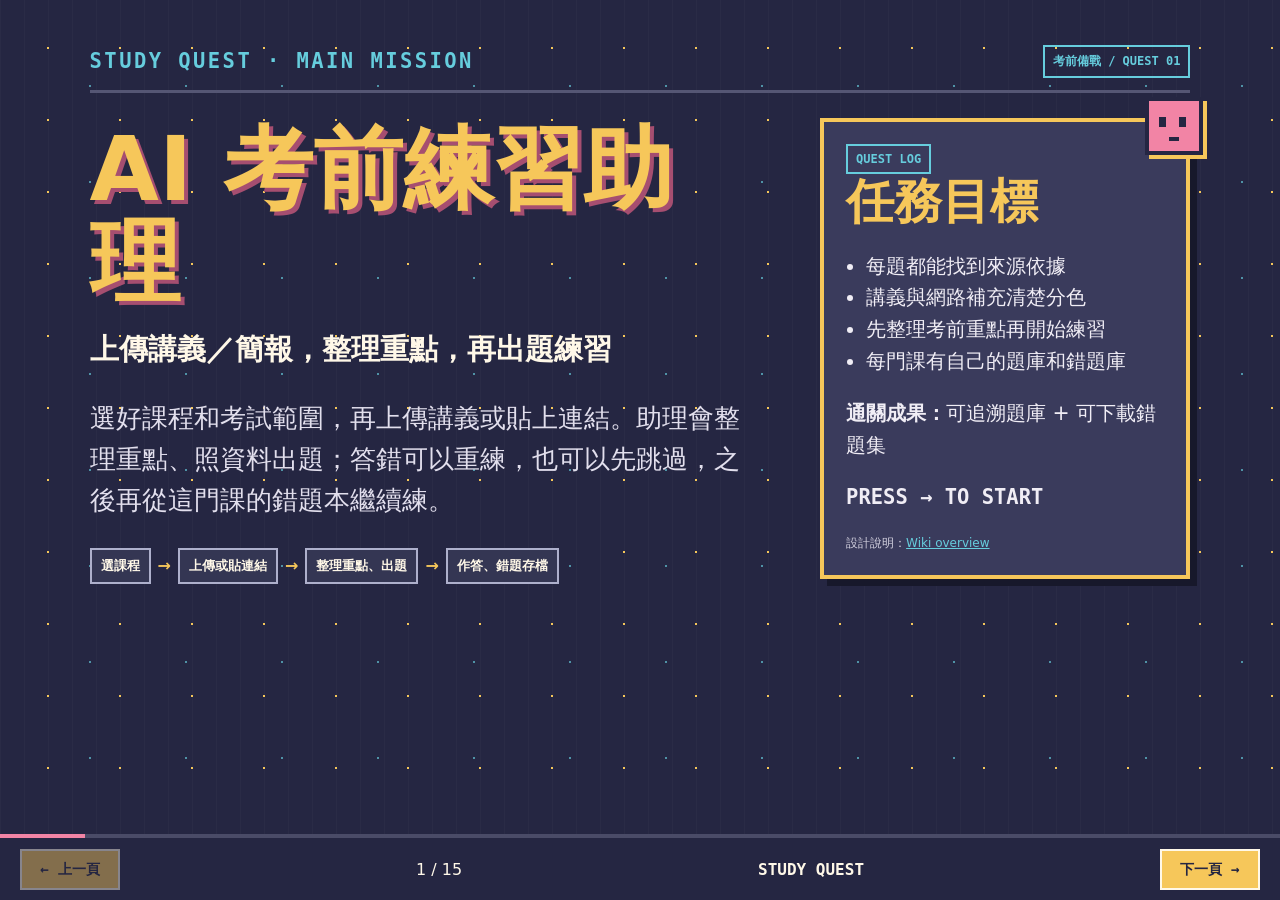
==== llm wiki第十 周2/slides/presentation.html @ 21ce471a "Add files via upload" ====
<!doctype html>
<html lang="zh-Hant">
<head>
  <meta charset="UTF-8">
  <meta name="viewport" content="width=device-width, initial-scale=1">
  <meta name="theme-color" content="#252642">
  <title>Study Quest：AI 考前練習助理</title>
  <style>
    :root {
      --night: #252642;
      --night2: #3a3b5c;
      --ink: #292a45;
      --muted: #d3d1df;
      --paper: #fff8e8;
      --paper2: #f2e7cb;
      --pink: #f284a5;
      --cyan: #66cddd;
      --gold: #f6c75a;
      --green: #63bd8b;
      --red: #df7180;
      --border: 3px solid var(--gold);
    }

    * { box-sizing: border-box; }

    body {
      margin: 0;
      overflow: hidden;
      background: var(--night);
      color: var(--paper);
      font-family: system-ui, "Segoe UI", sans-serif;
    }

    .deck { height: calc(100dvh - 66px); }
    .slide {
      display: none;
      position: relative;
      width: 100%;
      height: 100%;
      overflow-y: auto;
      padding: clamp(24px, 5vh, 58px) clamp(24px, 7vw, 96px);
      color: var(--paper);
      background-color: var(--night);
      background-image: radial-gradient(var(--gold) 1.5px, transparent 1.5px),
        radial-gradient(rgba(102, 205, 221, .65) 1px, transparent 1px),
        linear-gradient(90deg, rgba(255,255,255,.025) 1px, transparent 1px);
      background-position: 12px 12px, 42px 38px, 0 0;
      background-size: 72px 72px, 96px 96px, 24px 24px;
    }

    .slide.active { display: block; }
    .cover-slide {
      color: var(--paper);
      background-color: var(--night);
      background-image: radial-gradient(var(--gold) 1.5px, transparent 1.5px),
        radial-gradient(rgba(102, 205, 221, .65) 1px, transparent 1px),
        linear-gradient(90deg, rgba(255,255,255,.025) 1px, transparent 1px);
      background-position: 12px 12px, 42px 38px, 0 0;
      background-size: 72px 72px, 96px 96px, 24px 24px;
    }

    .problem-slide {
      color: var(--paper);
      background-color: var(--night);
      background-image: radial-gradient(var(--gold) 1.5px, transparent 1.5px),
        radial-gradient(rgba(102, 205, 221, .65) 1px, transparent 1px),
        linear-gradient(90deg, rgba(255,255,255,.025) 1px, transparent 1px);
      background-position: 12px 12px, 42px 38px, 0 0;
      background-size: 72px 72px, 96px 96px, 24px 24px;
    }

    .problem-slide .eyebrow { color: var(--cyan); }
    .problem-slide h2 { color: var(--paper); }
    .problem-slide .card {
      border-color: var(--gold);
      background: var(--night2);
      box-shadow: 7px 7px 0 #17182b;
      color: var(--paper);
    }
    .problem-slide .card h3 { color: var(--gold); font-size: 1.15rem; }
    .problem-slide .card p { color: #e2dfed; font-size: 1rem; line-height: 1.45; }
    .problem-slide .pixel-monster { box-shadow: 3px 3px 0 var(--gold); }
    .problem-slide .hint { border-left-color: var(--cyan); background: #343653; color: var(--paper); }
    .problem-slide .hint strong { color: var(--gold); }
    .problem-slide .source { color: #d3d1df; }
    .problem-slide .source a { color: var(--cyan); }

    .cover-topbar {
      display: flex;
      align-items: center;
      justify-content: space-between;
      gap: 12px;
      padding-bottom: 12px;
      border-bottom: 3px solid #555674;
    }

    .cover-topbar .eyebrow { margin: 0; color: var(--cyan); }
    .cover-layout { display: grid; grid-template-columns: 1.35fr .75fr; align-items: center; gap: clamp(20px, 5vw, 64px); min-height: 0; padding: 20px 0; }
    .cover-slide h1 { max-width: 760px; margin: 14px 0; color: #fff8e8; font-size: clamp(2.6rem, 6.7vw, 5.5rem); }
    .cover-slide .lead { color: #e2dfed; }
    .cover-title-accent { color: var(--gold); text-shadow: 4px 4px 0 #a64e70; }
    .cover-subtitle { margin: 0 0 12px; color: var(--paper); font-size: clamp(1.2rem, 2.8vw, 1.8rem) !important; font-weight: 850; }
    .quest-objective {
      position: relative;
      padding: 22px;
      border: 4px solid var(--gold);
      background: var(--night2);
      box-shadow: 7px 7px 0 #17182b;
    }

    .quest-objective h2 { margin: 10px 0; color: var(--gold); font-size: 1.45rem; }
    .quest-objective p, .quest-objective li { color: #f0edf5; font-size: 1rem; }
    .quest-objective ul { padding-left: 1.2em; }
    .quest-stamp { display: inline-block; padding: 6px 8px; border: 2px solid var(--cyan); color: var(--cyan); font: 900 .75rem ui-monospace, Consolas, monospace; }
    .pixel-mascot {
      position: absolute;
      top: -25px;
      right: -17px;
      width: 58px;
      height: 58px;
      border: 4px solid var(--night);
      background: var(--pink);
      box-shadow: 4px 4px 0 var(--gold);
    }

    .pixel-mascot::before {
      content: "";
      position: absolute;
      top: 16px;
      left: 10px;
      width: 7px;
      height: 10px;
      background: var(--night);
      box-shadow: 20px 0 var(--night);
    }

    .pixel-mascot::after {
      content: "";
      position: absolute;
      bottom: 10px;
      left: 20px;
      width: 10px;
      height: 4px;
      background: var(--night);
    }

    .cover-flow { display: flex; flex-wrap: wrap; align-items: center; gap: 7px; margin-top: 20px; }
    .cover-flow span { padding: 7px 9px; border: 2px solid #aeb0cc; background: #343653; color: #fff8e8; font: 800 .83rem ui-monospace, Consolas, monospace; }
    .cover-flow b { color: var(--gold); }
    .cover-slide .source { color: #d3d1df; }
    .cover-slide .source a { color: var(--cyan); }
    .cover-source { margin: 8px 0 0; color: #d3d1df !important; font-size: .75rem !important; }
    .cover-source a { color: var(--cyan); }
    .slide h1 { max-width: 900px; margin: 10px 0 18px; font-size: clamp(2.4rem, 7vw, 5.8rem); line-height: 1.04; }
    .slide h2 { margin: 0 0 22px; font-size: clamp(1.7rem, 4vw, 3rem); line-height: 1.15; }
    .slide h3 { margin: 8px 0; font-size: 1.08rem; }
    .slide p, .slide li { font-size: clamp(.98rem, 1.65vw, 1.28rem); line-height: 1.55; }
    .slide ul { margin: 10px 0; padding-left: 1.25em; }
    .eyebrow, .tag, .source, .pixel-code { font-family: ui-monospace, Consolas, monospace; font-weight: 850; }
    .eyebrow { margin: 0 0 10px; color: var(--cyan); font-size: .82rem; letter-spacing: .12em; }
    .lead { max-width: 850px; color: #e2dfed; font-size: clamp(1.2rem, 2.4vw, 1.65rem) !important; }
    .pink { color: #ffabc5; }
    .cyan-text { color: #84e7f2; }
    .gold-text { color: #ffe28d; }
    .green-text { color: #a7e8ba; }
    .red-text { color: #ffabb5; }

    .panel, .card, .step, .question, .mode {
      border: var(--border);
      background: var(--night2);
      box-shadow: 7px 7px 0 #17182b;
      color: var(--paper);
    }

    .panel { padding: clamp(18px, 3vw, 28px); }
    .card { min-height: 120px; padding: 18px; }
    .card p, .mode p { color: #e2dfed; }
    .mode.lecture-mode { border-color: var(--cyan); background: #2d4858; }
    .mode.web-mode { border-color: var(--gold); background: #4b4130; }
    .grid { display: grid; grid-template-columns: repeat(2, minmax(0, 1fr)); gap: 14px; }
    .grid.three { grid-template-columns: repeat(3, minmax(0, 1fr)); }
    .grid.four { grid-template-columns: repeat(4, minmax(0, 1fr)); }
    .label-row { display: flex; flex-wrap: wrap; gap: 8px; margin: 12px 0; }
    .tag { display: inline-block; padding: 6px 9px; border: 2px solid var(--ink); background: var(--paper2); color: var(--ink); font-size: .77rem; }
    .tag.lecture { background: #d7f4f6; }
    .tag.web { background: #ffe2a0; }
    .tag.correct { background: #d6f1df; }
    .tag.wrong { background: #f8d7dc; }

    .quest-path {
      display: grid;
      grid-template-columns: repeat(4, minmax(0, 1fr));
      gap: 12px;
      align-items: stretch;
      margin: 22px 0;
    }

    .quest-path .step {
      position: relative;
      padding: 16px 12px;
      background: var(--night2);
      text-align: center;
    }

    .quest-path .step:not(:last-child)::after {
      content: "➜";
      position: absolute;
      z-index: 1;
      top: 40%;
      right: -17px;
      color: var(--gold);
      font-weight: 900;
    }

    .step-num {
      display: inline-grid;
      width: 30px;
      height: 30px;
      place-items: center;
      margin-bottom: 6px;
      background: var(--gold);
      color: var(--night);
      font: 900 .8rem ui-monospace, Consolas, monospace;
    }

    .step p { margin: 6px 0 0; color: var(--muted); font-size: .94rem; }
    .question { max-width: 900px; padding: 22px; }
    .option { margin: 7px 0; padding: 9px 12px; border: 2px solid #d6ceb9; background: #fffdf6; color: var(--ink); }
    .option.answer { border-color: #3b8c63; background: #d6f1df; }
    .source { position: absolute; right: 24px; bottom: 14px; max-width: 75%; color: #d3d1df; font-size: .72rem; text-align: right; }
    .source a { color: inherit; }
    .source a:hover { color: var(--gold); }

    .map {
      display: grid;
      grid-template-columns: repeat(4, minmax(0, 1fr));
      gap: 12px;
      margin: 18px 0;
    }

    .node {
      position: relative;
      min-height: 78px;
      display: grid;
      place-items: center;
      padding: 12px;
      border: 3px solid #aeb0cc;
      background: var(--night2);
      box-shadow: 4px 4px 0 #17182b;
      color: var(--paper);
      text-align: center;
      font-weight: 800;
    }

    .map .node:not(:nth-child(4n))::after {
      content: "▶";
      position: absolute;
      z-index: 1;
      top: 50%;
      right: -14px;
      color: var(--gold);
      transform: translateY(-50%);
    }

    .map .node:nth-child(4)::after {
      content: "▼";
      top: auto;
      right: 50%;
      bottom: -19px;
      transform: translateX(50%);
    }

    .map .node:nth-child(5) { grid-column: 4; }
    .map .node:nth-child(6) { grid-column: 3; }
    .map .node:nth-child(7) { grid-column: 2; }
    .map .node:nth-child(8) { grid-column: 1; }
    .map .node:nth-child(5)::after,
    .map .node:nth-child(6)::after,
    .map .node:nth-child(7)::after {
      content: "◀";
      right: auto;
      left: -14px;
    }
    .map .node:nth-child(8)::after { content: none; }

    .node.gate { border-color: var(--gold); background: #55492f; }
    .node.human { border-color: var(--pink); background: #523547; }
    .node.end { border-color: var(--green); background: #2e4c3b; }
    .branch { margin: 8px 0; padding: 12px; border-left: 5px solid var(--pink); background: #493344; color: var(--paper); }
    .loop-band { border: 2px dashed var(--pink); background: #383148; }
    .save-slot { padding: 14px; border: 3px dashed var(--cyan); background: var(--night2); color: var(--paper); }

    .controls {
      height: 62px;
      display: flex;
      align-items: center;
      justify-content: space-between;
      gap: 12px;
      padding: 0 20px;
      background: var(--night);
      color: var(--paper);
    }

    .controls button {
      min-width: 100px;
      padding: 9px 12px;
      border: 2px solid var(--paper);
      background: var(--gold);
      color: var(--night);
      cursor: pointer;
      font: 850 .9rem ui-monospace, Consolas, monospace;
    }

    .controls button:disabled { opacity: .45; cursor: not-allowed; }
    .controls button:focus-visible { outline: 3px solid var(--cyan); outline-offset: 3px; }
    .progress { height: 4px; background: #4a4b67; }
    .progress div { height: 100%; background: var(--pink); transition: width .2s; }
    .hint { padding: 12px 14px; border-left: 5px solid var(--cyan); background: #293b52; color: var(--paper); }
    .warning { padding: 12px 14px; border-left: 5px solid var(--gold); background: #4a3e2d; color: var(--paper); }
    .pixel-monster { display: inline-block; padding: 8px 10px; border: 3px solid var(--ink); background: var(--pink); color: var(--night); font: 900 1.1rem ui-monospace, Consolas, monospace; }

    @media (max-width: 760px) {
      .slide { padding: 22px 18px 52px; }
      .cover-layout { grid-template-columns: 1fr; align-content: start; gap: 10px; padding: 12px 0 0; }
      .cover-slide h1 { margin: 4px 0 8px; font-size: clamp(2.1rem, 9vw, 3.2rem); }
      .cover-subtitle { margin-bottom: 8px; font-size: 1.1rem !important; }
      .cover-slide .lead { font-size: 1.05rem !important; line-height: 1.4; }
      .cover-flow { margin-top: 10px; }
      .quest-objective { margin: 0 8px 0 0; padding: 14px; }
      .quest-objective h2 { margin: 6px 0; font-size: 1.2rem; }
      .quest-objective p, .quest-objective li { font-size: .9rem; line-height: 1.35; }
      .quest-objective ul { margin: 6px 0; padding-left: 1.1em; }
      .quest-objective .pixel-code { margin: 8px 0 2px; }
      .pixel-mascot { width: 48px; height: 48px; }
      .grid, .grid.three, .grid.four, .quest-path, .map { grid-template-columns: 1fr; }
      .problem-slide .grid.three { grid-template-columns: repeat(3, minmax(0, 1fr)); gap: 10px; }
      .problem-slide .card { min-height: 0; padding: 12px; }
      .problem-slide .card h3 { font-size: 1rem; }
      .problem-slide .card p { font-size: .9rem; }
      .map .node:nth-child(n) { grid-column: 1; }
      .map .node:not(:last-child)::after {
        content: "▼";
        top: auto;
        right: 50%;
        bottom: -19px;
        left: auto;
        transform: translateX(50%);
      }
      .map .node:last-child::after { content: none; }
      .quest-path .step:not(:last-child)::after { content: "↓"; top: auto; right: 50%; bottom: -19px; }
      .source { position: static; max-width: none; margin-top: 20px; text-align: left; }
      .controls { padding: 0 10px; }
      .controls button { min-width: 76px; font-size: .75rem; }
    }

    @media (max-width: 640px) {
      .problem-slide .grid.three { grid-template-columns: 1fr; }
    }
  </style>
</head>
<body>
  <main class="deck" aria-live="polite">
    <section class="slide active cover-slide" aria-label="第 1 頁：AI 考前練習助理">
      <div class="cover-topbar">
        <p class="eyebrow">STUDY QUEST · MAIN MISSION</p>
        <span class="quest-stamp">考前備戰 / QUEST 01</span>
      </div>
      <div class="cover-layout">
        <div>
          <h1><span class="cover-title-accent">AI 考前練習助理</span></h1>
          <p class="cover-subtitle">上傳講義／簡報，整理重點，再出題練習</p>
          <p class="lead">選好課程和考試範圍，再上傳講義或貼上連結。助理會整理重點、照資料出題；答錯可以重練，也可以先跳過，之後再從這門課的錯題本繼續練。</p>
          <div class="cover-flow" aria-label="任務流程">
            <span>選課程</span><b>→</b><span>上傳或貼連結</span><b>→</b><span>整理重點、出題</span><b>→</b><span>作答、錯題存檔</span>
          </div>
        </div>
        <aside class="quest-objective">
          <div class="pixel-mascot" aria-hidden="true"></div>
          <span class="quest-stamp">QUEST LOG</span>
          <h2>任務目標</h2>
          <ul>
            <li>每題都能找到來源依據</li>
            <li>講義與網路補充清楚分色</li>
            <li>先整理考前重點再開始練習</li>
            <li>每門課有自己的題庫和錯題庫</li>
          </ul>
          <p><strong>通關成果：</strong>可追溯題庫 + 可下載錯題集</p>
          <p class="pixel-code">PRESS → TO START</p>
          <p class="cover-source">設計說明：<a href="../wiki/overview.md">Wiki overview</a></p>
        </aside>
      </div>
    </section>

    <section class="slide problem-slide" aria-label="第 2 頁：一般 AI 單次出題可能遇到的問題">
      <p class="eyebrow">一般 AI 單次出題 · 可能遇到的問題</p>
      <h2>只叫一般 AI 出題，可能會遇到這三件事</h2>
      <div class="grid three">
        <article class="card"><span class="pixel-monster">?</span><h3>答案有附資料來源嗎？</h3><p>如果只叫一般 AI 出題、沒有要求引用，它可能把講義以外的常識也混進答案。</p></article>
        <article class="card"><span class="pixel-monster">!</span><h3>考試範圍都有練到嗎？</h3><p>只用一句提示一次出題，題目可能集中在少數章節，漏掉其他考試單元。</p></article>
        <article class="card"><span class="pixel-monster">↺</span><h3>錯題下次還找得到嗎？</h3><p>一般聊天回答完就結束；如果沒有另外保存，答錯的題目很容易找不到。</p></article>
      </div>
      <p class="hint"><strong>和 Study Quest 的差別：</strong>以上是普通 AI 單次出題時可能遇到的風險，不是 Study Quest 的執行結果。本設計會檢查題目來源與考試範圍，並把跳過的錯題存進該課題庫。</p>
      <p class="source">設計依據：<a href="../wiki/overview.md">專案目標</a> · <a href="../wiki/article3.md">題目如何附上資料來源</a></p>
    </section>

    <section class="slide" aria-label="第 3 頁：一般 AI 與 Study Quest 的流程差異">
      <p class="eyebrow">一般 AI 和 Study Quest：差在哪裡？</p>
      <h2>一般 AI 一次出題；Study Quest 多做哪些檢查？</h2>
      <div class="grid">
        <article class="panel">
          <h3>一般聊天 AI：一次問、一次答</h3>
          <p>貼上講義，請它一次出一批題目。</p>
          <p class="red-text">除非另外要求，題目來源、考試範圍和錯題保存通常還要自己確認、整理。</p>
        </article>
        <article class="panel">
          <h3>Study Quest：一步一步檢查</h3>
          <p>先選課程與範圍，再找資料、出題、檢查；答題後可重練或保存跳過的錯題。</p>
          <p class="green-text">來源、考試範圍與錯題，都有對應的處理步驟。</p>
        </article>
      </div>
      <p class="warning">差別不是換一個更厲害的 AI，而是把查來源、檢查題目和保存錯題安排成清楚的流程。</p>
      <p class="source">參考資料：<a href="../wiki/article1.md">AI 工作流程的介紹</a>（S1）</p>
    </section>

    <section class="slide" aria-label="第 4 頁：課程專案">
      <p class="eyebrow">課程管理 · 每門課分開保存</p>
      <h2>每門課都有自己的資料夾</h2>
      <div class="grid three">
        <div class="save-slot"><span class="tag">課程 1</span><h3>資料庫系統</h3><p>講義、考試範圍、練習題和錯題都放在一起。</p></div>
        <div class="save-slot"><span class="tag">課程 2</span><h3>認知心理學</h3><p>這門課的資料不會和其他課混在一起。</p></div>
        <div class="save-slot"><span class="tag">新增課程</span><h3>建立另一門課</h3><p>可以取名字、選擇課程，或刪除不需要的課程。</p></div>
      </div>
      <p>可以用全部資料練習，也可以只選幾個單元。考前重點、練習題和錯題都能下載成 PDF。</p>
      <p class="source">課程資料怎麼分開保存：<a href="../wiki/workflow.md">查看課程資料的整理方式</a></p>
    </section>

    <section class="slide" aria-label="第 5 頁：兩種資料模式">
      <p class="eyebrow">資料來源 · 選擇怎麼出題</p>
      <h2>只看課程資料，或再加上網路資料</h2>
      <div class="grid">
        <article class="mode lecture-mode" style="padding:20px">
          <span class="tag lecture">藍色 · 只用課程資料</span>
          <h3>只根據這門課的講義或簡報</h3>
          <ul><li>可以上傳檔案，或貼上能讀取的連結。</li><li>標出資料名稱、章節或頁碼。</li><li>資料沒提到的事，就直接說找不到答案。</li></ul>
        </article>
        <article class="mode web-mode" style="padding:20px">
          <span class="tag web">黃色 · 加上網路資料</span>
          <h3>用可信的網路資料補充說明</h3>
          <ul><li>優先找學校、政府或專業機構資料。</li><li>網路內容用黃色標出，不和講義混在一起。</li><li>附上資料名稱和連結，方便自己確認。</li></ul>
        </article>
      </div>
      <p class="source">資料來源怎麼選：<a href="../wiki/overview.md">課程資料的使用方式</a> · <a href="../wiki/article3.md">如何讓題目有根據</a></p>
    </section>

    <section class="slide" aria-label="第 6 頁：考前重點整理">
      <p class="eyebrow">考前重點 · 先看懂再練習</p>
      <h2>不只出題，也能先把資料整理成考前重點</h2>
      <p class="lead">把長講義拆成幾個好讀的重點，先掌握每章在說什麼，再開始練習。</p>
      <div class="grid three">
        <article class="card"><span class="tag">整理方式 1</span><h3>按章節整理</h3><p>先看每一章在講什麼，知道整份資料的重點在哪裡。</p></article>
        <article class="card"><span class="tag">整理方式 2</span><h3>抓出重要內容</h3><p>整理關鍵名詞、重要步驟、概念差異和容易搞混的地方。</p></article>
        <article class="card"><span class="tag">整理方式 3</span><h3>附上資料位置</h3><p>每個重點都標出章節或頁碼，需要時能回到原文確認。</p></article>
      </div>
      <div class="panel">
        <div class="label-row"><span class="tag">重點整理範例</span><span class="tag web">ReAct 研究</span></div>
        <p><strong>一句話記住：</strong>AI 先想下一步，再採取行動，並根據結果繼續思考。</p>
        <p><strong>簡單流程：</strong>想下一步 → 查資料或操作 → 看結果 → 再決定。</p>
        <p class="gold-text"><strong>容易誤會的地方：</strong>有資料來源，不代表答案一定正確；還是要回頭核對。</p>
      </div>
      <p class="source">範例資料：<a href="../wiki/article2.md">ReAct 研究介紹</a></p>
    </section>

    <section class="slide" aria-label="第 7 頁：資料卡">
      <p class="eyebrow">資料卡 · 出題前先看來源</p>
      <h2>先確認資料，再把題目放進題庫</h2>
      <div class="panel">
        <div class="label-row"><span class="tag web">網路資料</span><span class="tag">來源卡 S2-E1</span></div>
        <p><strong>資料來源：</strong>Yao 等人的 ReAct 研究摘要</p>
        <p><strong>這份資料提到：</strong>AI 會在「想下一步」和「採取行動」之間來回；行動可能是查資料或和外部環境互動。</p>
        <p><strong>這份資料沒有說：</strong>這樣做就能保證答案正確。</p>
      </div>
      <p class="hint">每題都記下用了哪份資料、哪一段內容，以及資料是來自講義還是網路。</p>
      <p class="source">來源卡範例：<a href="../wiki/evidence-cards.md">查看 S2-E1 題目示範</a> · 研究原文：<a href="https://arxiv.org/abs/2210.03629" target="_blank" rel="noreferrer">arXiv:2210.03629</a></p>
    </section>

    <section class="slide" aria-label="第 8 頁：示範題">
      <p class="eyebrow">練習題示範 · 依資料出題</p>
      <h2>這道題目真的有資料根據嗎？</h2>
      <div class="question">
        <span class="tag web">網路資料 · S2 研究摘要</span>
        <p><strong>依這篇研究，AI 一邊想下一步、一邊採取行動，主要是為了什麼？</strong></p>
        <div class="option">A. 讓 AI 完全不必查外部資料。</div>
        <div class="option answer">B. 讓 AI 查資料或和外部環境互動，取得接下來需要的資訊。</div>
        <div class="option">C. 保證每次回答都正確。</div>
        <div class="option">D. 每個問題都使用同一種工具。</div>
        <p class="green-text"><strong>正確答案是 B：</strong>研究摘要說 AI 可以和外部資料互動，沒有說這樣就能保證答對。</p>
      </div>
      <p class="source">題目來源：<a href="../wiki/evidence-cards.md">查看題目和資料的對照</a> · <a href="https://arxiv.org/abs/2210.03629" target="_blank" rel="noreferrer">S2 研究原文</a></p>
    </section>

    <section class="slide" aria-label="第 9 頁：題目檢查">
      <p class="eyebrow">出題檢查 · 通過才放進題庫</p>
      <h2>每道題目都先檢查這三件事</h2>
      <div class="grid three">
        <div class="card"><span class="tag correct">檢查 1</span><h3>找得到資料根據</h3><p>題目、答案和解說都能找到對應的資料。</p></div>
        <div class="card"><span class="tag correct">檢查 2</span><h3>答案只有一個</h3><p>不會有兩個選項看起來都答得通。</p></div>
        <div class="card"><span class="tag correct">檢查 3</span><h3>分清楚資料來源</h3><p>一眼看得出題目是依講義，還是依網路資料。</p></div>
      </div>
      <div class="branch"><strong>如果沒通過：</strong>先修改這一題再檢查；還是確認不了，就不放進題庫，並說明原因。</div>
      <p class="source">如何檢查 AI 題目：<a href="../wiki/article5.md">查看檢查方式</a> · <a href="../wiki/workflow.md">查看完整流程</a></p>
    </section>

    <section class="slide" aria-label="第 10 頁：作答回饋">
      <p class="eyebrow">作答方式 · 選擇何時看答案</p>
      <h2>你可以選擇怎麼看答案</h2>
      <div class="grid">
        <article class="card"><span class="tag">方式 A</span><h3>每題答完馬上看</h3><p>立刻知道對不對，並查看答案說明和資料來源。</p></article>
        <article class="card"><span class="tag">方式 B</span><h3>全部答完再看</h3><p>先完成練習，再一次查看結果、解說和答錯的題目。</p></article>
      </div>
      <div class="branch"><span class="pixel-monster">!</span> 答錯不是扣分懲罰：先看解說和資料，再自己選擇重練或跳過。</div>
      <p class="source">作答後怎麼處理：<a href="../wiki/workflow.md">查看答題和錯題的安排</a></p>
    </section>

    <section class="slide" aria-label="第 11 頁：錯題庫">
      <p class="eyebrow">錯題本 · 跳過也會保存</p>
      <h2>跳過的題目不會消失，以後還能再練</h2>
      <div class="quest-path">
        <div class="step"><span class="step-num">1</span><strong>答錯了</strong><p>先看答案說明</p></div>
        <div class="step"><span class="step-num">2</span><strong>選擇跳過</strong><p>要不要重練由你決定</p></div>
        <div class="step"><span class="step-num">3</span><strong>存進錯題本</strong><p>只放在這門課裡</p></div>
        <div class="step"><span class="step-num">4</span><strong>下次再練</strong><p>也可以下載成 PDF</p></div>
      </div>
      <div class="panel"><strong>錯題本會記下：</strong>題目、你選的答案、正確答案、資料來源和課程名稱。</div>
      <p class="source">錯題怎麼保存：<a href="../wiki/workflow.md">查看錯題本的安排</a></p>
    </section>

    <section class="slide" aria-label="第 12 頁：上傳後的使用流程">
      <p class="eyebrow">快速開始 · 照步驟複習</p>
      <h2>上傳資料後，照這幾步開始複習</h2>
      <div class="map">
        <div class="node">1. 選一門課</div>
        <div class="node">2. 上傳講義或貼上連結</div>
        <div class="node">3. 選要複習的單元</div>
        <div class="node">4. 看重點和資料來源</div>
        <div class="node gate">5. 出題並檢查答案</div>
        <div class="node human">6. 開始作答</div>
        <div class="node human">7. 答錯就重練或跳過</div>
        <div class="node end">8. 保存錯題，之後再練</div>
      </div>
      <div class="grid">
        <p class="hint"><strong>只用課程資料：</strong>答案只根據你的講義；講義沒寫到，就會告訴你找不到。</p>
        <p class="warning"><strong>加上網路資料：</strong>網路補充會用黃色標出並附上連結。連結讀不到，就改貼其他連結或上傳檔案。</p>
      </div>
      <p class="source">完整使用說明和流程圖：<a href="../wiki/user-guide.md">查看一步一步的操作方式</a></p>
    </section>

    <section class="slide" aria-label="第 13 頁：流程中如何重做出錯的步驟">
      <p class="eyebrow">流程怎麼修正 · 只重做出錯的地方</p>
      <h2>遇到問題，只重做需要修正的步驟</h2>
      <div class="grid">
        <div class="panel loop-band">
          <span class="tag">出題後的重複檢查（Loop）</span>
          <p>先找資料，再出一道題；檢查答案和來源。有問題就修改這一題，再檢查一次。</p>
          <p>改了幾次還是不行，就先拿掉這題，並說明原因。</p>
        </div>
        <div class="panel loop-band">
          <span class="tag">答錯後的練習（Loop）</span>
          <p>答錯後先看解說，再由你選擇重練或跳過。</p>
          <p>跳過的題目會放進錯題本，下次可以接著練。</p>
        </div>
      </div>
      <p class="green-text"><strong>簡單說：</strong>Graph（流程圖）安排每一步的順序；Loop（重複檢查）用來修好出錯的那一步，不必整份重來。</p>
      <p class="source">參考資料：<a href="../wiki/article2.md">ReAct 研究介紹</a> · <a href="../wiki/article5.md">如何檢查題目是否合格</a></p>
    </section>

    <section class="slide" aria-label="第 14 頁：實際檢查紀錄">
      <p class="eyebrow">實際檢查紀錄 · 人工試做一次</p>
      <h2>用 S2 資料出題後，我們檢查了哪些事？</h2>
      <div class="grid">
        <article class="card"><span class="tag correct">通過</span><h3>題目和答案有根據</h3><p>能在 ReAct 研究摘要裡找到相關說明。</p></article>
        <article class="card"><span class="tag correct">通過</span><h3>只有一個正確答案</h3><p>B 符合資料；「保證答對」沒有資料支持。</p></article>
        <article class="card"><span class="tag correct">通過</span><h3>資料來源說清楚</h3><p>標明這是網路研究資料，並附上原文連結。</p></article>
        <article class="card"><span class="tag">功能規劃</span><h3>可以下載帶走的複習資料</h3><p>設計上可把考前重點、練習題或錯題集整理成 PDF，下載後留著複習。</p></article>
      </div>
      <p class="source">檢查紀錄：<a href="../wiki/log.md">查看實際檢查過程</a> · <a href="../wiki/evidence-cards.md">查看題目和來源</a></p>
    </section>

    <section class="slide" aria-label="第 15 頁：結論與反思">
      <p class="eyebrow">完成反思 · 發現問題後怎麼改</p>
      <h2>結論：有依據，才值得重練</h2>
      <div class="grid">
        <div class="panel"><h3>最容易出錯</h3><p>題目看起來合理，卻可能不是講義教的，或引用錯資料。</p></div>
        <div class="panel"><h3>把檢查提前</h3><p>題目放進題庫前，先確認資料裡真的有提到。</p></div>
        <div class="panel"><h3>流程怎麼改</h3><p>每題都先檢查；有問題只重做那一題，不必整份重來。</p></div>
        <div class="panel"><h3>小隊守則</h3><p>講義與網路分色、缺資料就明說、錯題可以回來練。</p></div>
      </div>
      <div class="label-row">
        <a class="tag" href="../wiki/index.md">Wiki 圖鑑</a>
        <a class="tag" href="../wiki/workflow.md">流程地圖</a>
        <a class="tag" href="../raw/sources.md">五項來源</a>
      </div>
      <p class="source">總結與反思：<a href="../wiki/log.md">查看檢查和修改紀錄</a></p>
    </section>
  </main>

  <div class="progress" aria-hidden="true"><div id="progress"></div></div>
  <nav class="controls" aria-label="簡報控制">
    <button id="prev" type="button" aria-label="上一頁">← 上一頁</button>
    <span id="counter">1 / 14</span>
    <span class="pixel-code">STUDY QUEST</span>
    <button id="next" type="button" aria-label="下一頁">下一頁 →</button>
  </nav>

  <script>
    const slides = Array.from(document.querySelectorAll(".slide"));
    const counter = document.getElementById("counter");
    const progress = document.getElementById("progress");
    const previous = document.getElementById("prev");
    const next = document.getElementById("next");
    let current = 0;

    function show(index) {
      current = Math.max(0, Math.min(index, slides.length - 1));
      slides.forEach((slide, i) => slide.classList.toggle("active", i === current));
      counter.textContent = `${current + 1} / ${slides.length}`;
      progress.style.width = `${((current + 1) / slides.length) * 100}%`;
      previous.disabled = current === 0;
      next.disabled = current === slides.length - 1;
    }

    previous.addEventListener("click", () => show(current - 1));
    next.addEventListener("click", () => show(current + 1));
    document.addEventListener("keydown", event => {
      if (event.key === "ArrowRight" || event.key === "PageDown" || event.key === " ") show(current + 1);
      if (event.key === "ArrowLeft" || event.key === "PageUp") show(current - 1);
      if (event.key === "Home") show(0);
      if (event.key === "End") show(slides.length - 1);
    });

    show(0);
  </script>
</body>
</html>
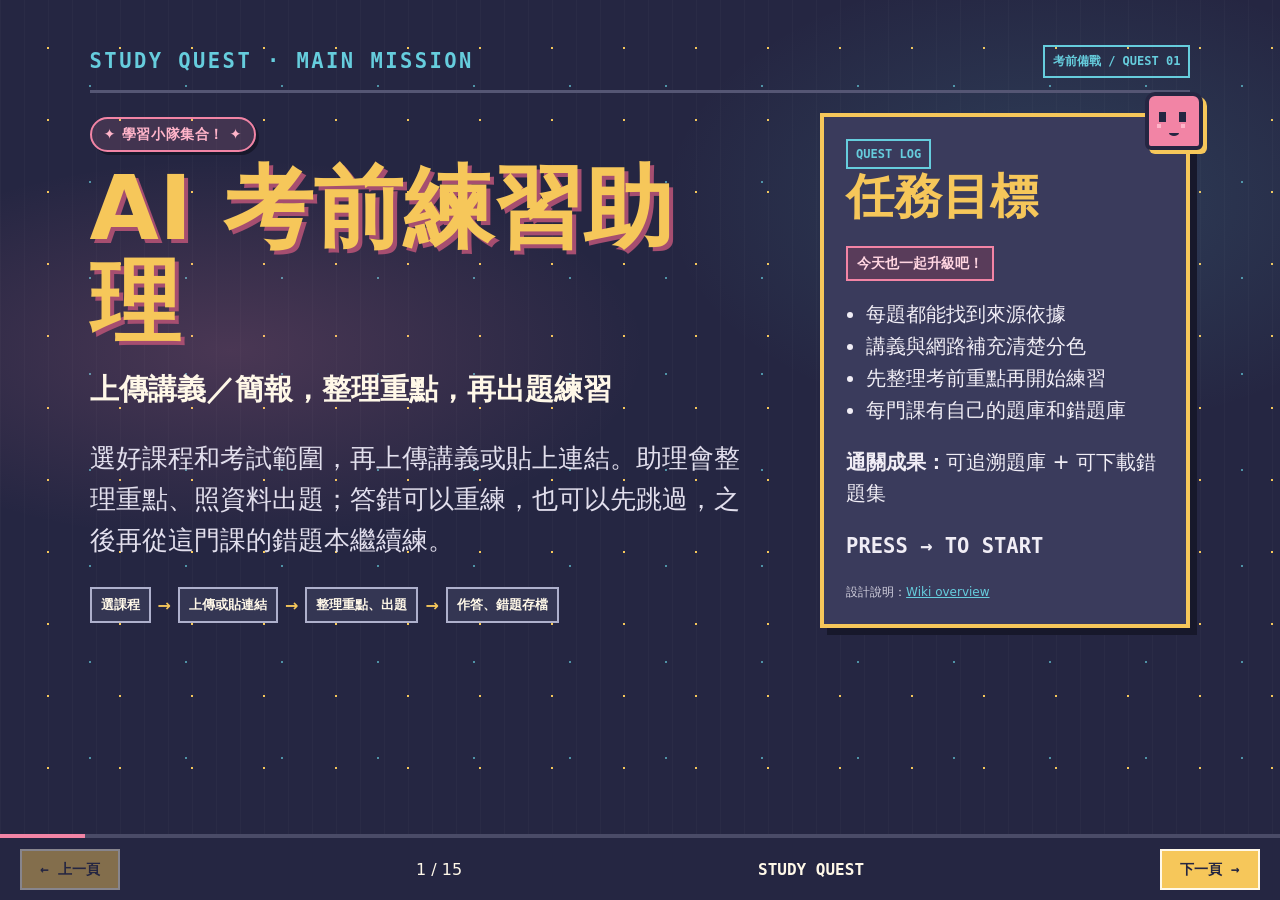
==== commit f0f041a7: "Update presentation.html" ====
--- a/llm wiki第十 周2/slides/presentation.html
+++ b/llm wiki第十 周2/slides/presentation.html
@@ -52,11 +52,14 @@
     .cover-slide {
       color: var(--paper);
       background-color: var(--night);
-      background-image: radial-gradient(var(--gold) 1.5px, transparent 1.5px),
+      background-image: radial-gradient(ellipse at 18% 42%, rgba(242,132,165,.18), transparent 28%),
+        radial-gradient(ellipse at 82% 24%, rgba(102,205,221,.15), transparent 26%),
+        radial-gradient(var(--gold) 1.5px, transparent 1.5px),
         radial-gradient(rgba(102, 205, 221, .65) 1px, transparent 1px),
         linear-gradient(90deg, rgba(255,255,255,.025) 1px, transparent 1px);
-      background-position: 12px 12px, 42px 38px, 0 0;
-      background-size: 72px 72px, 96px 96px, 24px 24px;
+      background-position: center, center, 12px 12px, 42px 38px, 0 0;
+      background-size: 100% 100%, 100% 100%, 72px 72px, 96px 96px, 24px 24px;
+      background-repeat: no-repeat, no-repeat, repeat, repeat, repeat;
     }
 
     .problem-slide {
@@ -96,16 +99,44 @@
 
     .cover-topbar .eyebrow { margin: 0; color: var(--cyan); }
     .cover-layout { display: grid; grid-template-columns: 1.35fr .75fr; align-items: center; gap: clamp(20px, 5vw, 64px); min-height: 0; padding: 20px 0; }
-    .cover-slide h1 { max-width: 760px; margin: 14px 0; color: #fff8e8; font-size: clamp(2.6rem, 6.7vw, 5.5rem); }
-    .cover-slide .lead { color: #e2dfed; }
+    .cover-kicker {
+      display: inline-block;
+      padding: 6px 12px;
+      border: 2px solid var(--pink);
+      border-radius: 999px;
+      background: rgba(242,132,165,.14);
+      box-shadow: 3px 3px 0 #17182b;
+      color: #ffb4c9;
+      font-size: .9rem;
+      font-weight: 900;
+      letter-spacing: .04em;
+      animation: cover-pop .5s ease-out both;
+    }
+    .cover-star { display: inline-block; animation: star-twinkle 1.4s ease-in-out infinite; }
+    .cover-star:last-child { animation-delay: .7s; }
+    .cover-slide h1 {
+      max-width: 760px;
+      margin: 14px 0;
+      color: #fff8e8;
+      font-size: clamp(2.6rem, 6.7vw, 5.5rem);
+      animation: cover-rise .65s .08s ease-out both;
+    }
+    .cover-slide .lead { color: #e2dfed; animation: cover-rise .65s .25s ease-out both; }
     .cover-title-accent { color: var(--gold); text-shadow: 4px 4px 0 #a64e70; }
-    .cover-subtitle { margin: 0 0 12px; color: var(--paper); font-size: clamp(1.2rem, 2.8vw, 1.8rem) !important; font-weight: 850; }
+    .cover-subtitle {
+      margin: 0 0 12px;
+      color: var(--paper);
+      font-size: clamp(1.2rem, 2.8vw, 1.8rem) !important;
+      font-weight: 850;
+      animation: cover-rise .65s .17s ease-out both;
+    }
     .quest-objective {
       position: relative;
       padding: 22px;
       border: 4px solid var(--gold);
       background: var(--night2);
       box-shadow: 7px 7px 0 #17182b;
+      animation: cover-rise .7s .2s ease-out both;
     }
 
     .quest-objective h2 { margin: 10px 0; color: var(--gold); font-size: 1.45rem; }
@@ -119,34 +150,219 @@
       width: 58px;
       height: 58px;
       border: 4px solid var(--night);
+      border-radius: 10px 10px 6px 6px;
       background: var(--pink);
       box-shadow: 4px 4px 0 var(--gold);
+      animation: mascot-bob 2.8s ease-in-out infinite;
+    }
+
+    @keyframes mascot-bob {
+      0%, 100% { transform: translateY(0) rotate(3deg); }
+      50% { transform: translateY(-5px) rotate(-3deg); }
     }
 
     .pixel-mascot::before {
       content: "";
       position: absolute;
+      top: 28px;
+      left: 8px;
+      width: 4px;
+      height: 4px;
+      background: #ffb4c9;
+      box-shadow: 24px 0 #ffb4c9;
+    }
+
+    .mascot-eyes {
+      position: absolute;
+      inset: 0;
+      pointer-events: none;
+    }
+
+    .mascot-eyes::before,
+    .mascot-eyes::after {
+      content: "";
+      position: absolute;
+      background: var(--night);
+    }
+
+    .mascot-eyes::before {
       top: 16px;
       left: 10px;
       width: 7px;
       height: 10px;
-      background: var(--night);
-      box-shadow: 20px 0 var(--night);
-    }
-
-    .pixel-mascot::after {
-      content: "";
+      animation: mascot-expression-left 6.4s steps(1, end) infinite;
+    }
+
+    .mascot-eyes::after {
+      top: 16px;
+      left: 30px;
+      width: 7px;
+      height: 10px;
+      transform-origin: center;
+      animation: mascot-expression-right 6.4s steps(1, end) infinite;
+    }
+
+    .mascot-mouth {
       position: absolute;
       bottom: 10px;
       left: 20px;
       width: 10px;
+      height: 6px;
+      border-bottom: 3px solid var(--night);
+      border-radius: 0 0 50% 50%;
+      animation: mascot-mouth-expression 6.4s steps(1, end) infinite;
+    }
+
+    @keyframes mascot-expression-left {
+      0%, 35%, 55%, 66%, 84%, 100% { clip-path: none; transform: none; }
+      40%, 50% { clip-path: polygon(0 0, 100% 50%, 0 100%, 35% 50%); }
+      70%, 80% { transform: scale(1.2); }
+    }
+
+    @keyframes mascot-expression-right {
+      0%, 16%, 22%, 35%, 55%, 66%, 84%, 100% { clip-path: none; transform: none; }
+      18%, 20% { transform: scaleY(.14); }
+      40%, 50% { clip-path: polygon(100% 0, 100% 100%, 0 50%, 65% 50%); }
+      70%, 80% { transform: scale(1.2); }
+    }
+
+    @keyframes mascot-mouth-expression {
+      0%, 68%, 84%, 100% { background: transparent; border: 0; border-bottom: 3px solid var(--night); border-radius: 0 0 50% 50%; transform: none; }
+      72%, 80% { background: var(--night); border: 0; border-radius: 50%; transform: scale(1, 1.2); }
+    }
+
+    .slide-mascot {
+      position: absolute;
+      z-index: 2;
+      top: 18px;
+      right: clamp(22px, 3vw, 48px);
+      width: 40px;
+      height: 40px;
+      border-width: 3px;
+      box-shadow: 3px 3px 0 var(--gold);
+      pointer-events: none;
+    }
+
+    .slide-mascot::before {
+      top: 20px;
+      left: 6px;
+      width: 4px;
       height: 4px;
-      background: var(--night);
+      box-shadow: 16px 0 #ffb4c9;
+    }
+
+    .slide-mascot .mascot-eyes::before {
+      top: 11px;
+      left: 7px;
+      width: 5px;
+      height: 7px;
+    }
+
+    .slide-mascot .mascot-eyes::after {
+      top: 11px;
+      left: 21px;
+      width: 5px;
+      height: 7px;
+    }
+
+    .slide-mascot .mascot-mouth {
+      bottom: 7px;
+      left: 14px;
+      width: 8px;
+      height: 5px;
+    }
+
+    .slide-companion {
+      position: absolute;
+      z-index: 1;
+      top: auto;
+      right: auto;
+      bottom: 12px;
+      left: clamp(22px, 4vw, 54px);
+      width: 68px;
+      height: 68px;
+      border-width: 4px;
+      box-shadow: 5px 5px 0 var(--gold);
+      animation: companion-hop 3.6s ease-in-out infinite;
+      pointer-events: none;
+    }
+
+    .slide-companion::before {
+      top: 34px;
+      left: 10px;
+      width: 4px;
+      height: 4px;
+      box-shadow: 28px 0 #ffb4c9;
+    }
+
+    .slide-companion .mascot-eyes::before {
+      top: 20px;
+      left: 12px;
+      width: 8px;
+      height: 12px;
+    }
+
+    .slide-companion .mascot-eyes::after {
+      top: 20px;
+      left: 36px;
+      width: 8px;
+      height: 12px;
+    }
+
+    .slide-companion .mascot-mouth {
+      bottom: 12px;
+      left: 24px;
+      width: 14px;
+      height: 8px;
+    }
+
+    @keyframes companion-hop {
+      0%, 100% { transform: translateX(0) translateY(0) rotate(-4deg); }
+      28% { transform: translateX(22px) translateY(-7px) rotate(0); }
+      58% { transform: translateX(54px) translateY(0) rotate(4deg); }
+      82% { transform: translateX(24px) translateY(-5px) rotate(0); }
+    }
+
+    @keyframes cover-pop {
+      from { opacity: 0; transform: scale(.88); }
+      to { opacity: 1; transform: scale(1); }
+    }
+
+    @keyframes cover-rise {
+      from { opacity: 0; transform: translateY(12px); }
+      to { opacity: 1; transform: translateY(0); }
+    }
+
+    @keyframes star-twinkle {
+      0%, 100% { opacity: .7; transform: scale(.85) rotate(-8deg); }
+      50% { opacity: 1; transform: scale(1.2) rotate(8deg); }
+    }
+
+    .mascot-greeting {
+      display: inline-block;
+      margin: 0 0 8px !important;
+      padding: 5px 9px;
+      border: 2px solid var(--pink);
+      background: #593c5a;
+      color: #ffd5e1 !important;
+      font-size: .85rem !important;
+      font-weight: 800;
     }
 
     .cover-flow { display: flex; flex-wrap: wrap; align-items: center; gap: 7px; margin-top: 20px; }
-    .cover-flow span { padding: 7px 9px; border: 2px solid #aeb0cc; background: #343653; color: #fff8e8; font: 800 .83rem ui-monospace, Consolas, monospace; }
-    .cover-flow b { color: var(--gold); }
+    .cover-flow span {
+      padding: 7px 9px;
+      border: 2px solid #aeb0cc;
+      background: #343653;
+      color: #fff8e8;
+      font: 800 .83rem ui-monospace, Consolas, monospace;
+      animation: cover-rise .45s ease-out both;
+    }
+    .cover-flow span:nth-of-type(1) { animation-delay: .38s; }
+    .cover-flow span:nth-of-type(2) { animation-delay: .53s; }
+    .cover-flow span:nth-of-type(3) { animation-delay: .68s; }
+    .cover-flow span:nth-of-type(4) { animation-delay: .83s; }
+    .cover-flow b { color: var(--gold); animation: star-twinkle 1.4s .5s ease-in-out infinite; }
     .cover-slide .source { color: #d3d1df; }
     .cover-slide .source a { color: var(--cyan); }
     .cover-source { margin: 8px 0 0; color: #d3d1df !important; font-size: .75rem !important; }
@@ -323,6 +539,7 @@
       .slide { padding: 22px 18px 52px; }
       .cover-layout { grid-template-columns: 1fr; align-content: start; gap: 10px; padding: 12px 0 0; }
       .cover-slide h1 { margin: 4px 0 8px; font-size: clamp(2.1rem, 9vw, 3.2rem); }
+      .cover-kicker { padding: 5px 10px; font-size: .8rem; }
       .cover-subtitle { margin-bottom: 8px; font-size: 1.1rem !important; }
       .cover-slide .lead { font-size: 1.05rem !important; line-height: 1.4; }
       .cover-flow { margin-top: 10px; }
@@ -332,6 +549,20 @@
       .quest-objective ul { margin: 6px 0; padding-left: 1.1em; }
       .quest-objective .pixel-code { margin: 8px 0 2px; }
       .pixel-mascot { width: 48px; height: 48px; }
+      .mascot-greeting { font-size: .78rem !important; }
+      .slide:not(.cover-slide) .eyebrow { padding-right: 40px; }
+      .slide-mascot { top: 10px; right: 10px; width: 32px; height: 32px; border-width: 2px; }
+      .slide-mascot::before {
+        top: 16px;
+        left: 4px;
+        width: 4px;
+        height: 4px;
+        box-shadow: 12px 0 #ffb4c9;
+      }
+      .slide-mascot .mascot-eyes::before { top: 8px; left: 5px; width: 4px; height: 5px; }
+      .slide-mascot .mascot-eyes::after { top: 8px; left: 17px; width: 4px; height: 5px; }
+      .slide-mascot .mascot-mouth { bottom: 5px; left: 11px; width: 6px; height: 4px; }
+      .slide-companion { display: none; }
       .grid, .grid.three, .grid.four, .quest-path, .map { grid-template-columns: 1fr; }
       .problem-slide .grid.three { grid-template-columns: repeat(3, minmax(0, 1fr)); gap: 10px; }
       .problem-slide .card { min-height: 0; padding: 12px; }
@@ -356,6 +587,24 @@
     @media (max-width: 640px) {
       .problem-slide .grid.three { grid-template-columns: 1fr; }
     }
+
+    @media (prefers-reduced-motion: reduce) {
+      .pixel-mascot,
+      .pixel-mascot::before,
+      .pixel-mascot::after,
+      .mascot-eyes::before,
+      .mascot-eyes::after,
+      .mascot-mouth,
+      .cover-kicker,
+      .cover-star,
+      .cover-slide h1,
+      .cover-slide .lead,
+      .cover-subtitle,
+      .quest-objective,
+      .cover-flow span,
+      .cover-flow b,
+      .slide-companion { animation: none; }
+    }
   </style>
 </head>
 <body>
@@ -367,6 +616,7 @@
       </div>
       <div class="cover-layout">
         <div>
+          <span class="cover-kicker"><span class="cover-star" aria-hidden="true">✦</span> 學習小隊集合！ <span class="cover-star" aria-hidden="true">✦</span></span>
           <h1><span class="cover-title-accent">AI 考前練習助理</span></h1>
           <p class="cover-subtitle">上傳講義／簡報，整理重點，再出題練習</p>
           <p class="lead">選好課程和考試範圍，再上傳講義或貼上連結。助理會整理重點、照資料出題；答錯可以重練，也可以先跳過，之後再從這門課的錯題本繼續練。</p>
@@ -375,9 +625,10 @@
           </div>
         </div>
         <aside class="quest-objective">
-          <div class="pixel-mascot" aria-hidden="true"></div>
+          <div class="pixel-mascot" aria-hidden="true"><span class="mascot-eyes"></span><span class="mascot-mouth"></span></div>
           <span class="quest-stamp">QUEST LOG</span>
           <h2>任務目標</h2>
+          <p class="mascot-greeting">今天也一起升級吧！</p>
           <ul>
             <li>每題都能找到來源依據</li>
             <li>講義與網路補充清楚分色</li>
@@ -386,12 +637,14 @@
           </ul>
           <p><strong>通關成果：</strong>可追溯題庫 + 可下載錯題集</p>
           <p class="pixel-code">PRESS → TO START</p>
-          <p class="cover-source">設計說明：<a href="../wiki/overview.md">Wiki overview</a></p>
+          <p class="cover-source">設計說明：<a href="https://github.com/411435052gmsndhuedutw/llm-wiki-10-2-/blob/main/llm%20wiki%E7%AC%AC%E5%8D%81%20%E5%91%A82/wiki/overview.md" target="_blank" rel="noreferrer">Wiki overview</a></p>
         </aside>
       </div>
     </section>
 
     <section class="slide problem-slide" aria-label="第 2 頁：一般 AI 單次出題可能遇到的問題">
+      <div class="pixel-mascot slide-mascot" aria-hidden="true"><span class="mascot-eyes"></span><span class="mascot-mouth"></span></div>
+      <div class="pixel-mascot slide-companion" aria-hidden="true"><span class="mascot-eyes"></span><span class="mascot-mouth"></span></div>
       <p class="eyebrow">一般 AI 單次出題 · 可能遇到的問題</p>
       <h2>只叫一般 AI 出題，可能會遇到這三件事</h2>
       <div class="grid three">
@@ -400,10 +653,12 @@
         <article class="card"><span class="pixel-monster">↺</span><h3>錯題下次還找得到嗎？</h3><p>一般聊天回答完就結束；如果沒有另外保存，答錯的題目很容易找不到。</p></article>
       </div>
       <p class="hint"><strong>和 Study Quest 的差別：</strong>以上是普通 AI 單次出題時可能遇到的風險，不是 Study Quest 的執行結果。本設計會檢查題目來源與考試範圍，並把跳過的錯題存進該課題庫。</p>
-      <p class="source">設計依據：<a href="../wiki/overview.md">專案目標</a> · <a href="../wiki/article3.md">題目如何附上資料來源</a></p>
+      <p class="source">設計依據：<a href="https://github.com/411435052gmsndhuedutw/llm-wiki-10-2-/blob/main/llm%20wiki%E7%AC%AC%E5%8D%81%20%E5%91%A82/wiki/overview.md" target="_blank" rel="noreferrer">專案目標</a> · <a href="../wiki/article3.md">題目如何附上資料來源</a></p>
     </section>
 
     <section class="slide" aria-label="第 3 頁：一般 AI 與 Study Quest 的流程差異">
+      <div class="pixel-mascot slide-mascot" aria-hidden="true"><span class="mascot-eyes"></span><span class="mascot-mouth"></span></div>
+      <div class="pixel-mascot slide-companion" aria-hidden="true"><span class="mascot-eyes"></span><span class="mascot-mouth"></span></div>
       <p class="eyebrow">一般 AI 和 Study Quest：差在哪裡？</p>
       <h2>一般 AI 一次出題；Study Quest 多做哪些檢查？</h2>
       <div class="grid">
@@ -423,6 +678,8 @@
     </section>
 
     <section class="slide" aria-label="第 4 頁：課程專案">
+      <div class="pixel-mascot slide-mascot" aria-hidden="true"><span class="mascot-eyes"></span><span class="mascot-mouth"></span></div>
+      <div class="pixel-mascot slide-companion" aria-hidden="true"><span class="mascot-eyes"></span><span class="mascot-mouth"></span></div>
       <p class="eyebrow">課程管理 · 每門課分開保存</p>
       <h2>每門課都有自己的資料夾</h2>
       <div class="grid three">
@@ -431,10 +688,12 @@
         <div class="save-slot"><span class="tag">新增課程</span><h3>建立另一門課</h3><p>可以取名字、選擇課程，或刪除不需要的課程。</p></div>
       </div>
       <p>可以用全部資料練習，也可以只選幾個單元。考前重點、練習題和錯題都能下載成 PDF。</p>
-      <p class="source">課程資料怎麼分開保存：<a href="../wiki/workflow.md">查看課程資料的整理方式</a></p>
+      <p class="source">課程資料怎麼分開保存：<a href="https://github.com/411435052gmsndhuedutw/llm-wiki-10-2-/blob/main/llm%20wiki%E7%AC%AC%E5%8D%81%20%E5%91%A82/wiki/workflow.md" target="_blank" rel="noreferrer">查看課程資料的整理方式</a></p>
     </section>
 
     <section class="slide" aria-label="第 5 頁：兩種資料模式">
+      <div class="pixel-mascot slide-mascot" aria-hidden="true"><span class="mascot-eyes"></span><span class="mascot-mouth"></span></div>
+      <div class="pixel-mascot slide-companion" aria-hidden="true"><span class="mascot-eyes"></span><span class="mascot-mouth"></span></div>
       <p class="eyebrow">資料來源 · 選擇怎麼出題</p>
       <h2>只看課程資料，或再加上網路資料</h2>
       <div class="grid">
@@ -449,10 +708,12 @@
           <ul><li>優先找學校、政府或專業機構資料。</li><li>網路內容用黃色標出，不和講義混在一起。</li><li>附上資料名稱和連結，方便自己確認。</li></ul>
         </article>
       </div>
-      <p class="source">資料來源怎麼選：<a href="../wiki/overview.md">課程資料的使用方式</a> · <a href="../wiki/article3.md">如何讓題目有根據</a></p>
+      <p class="source">資料來源怎麼選：<a href="https://github.com/411435052gmsndhuedutw/llm-wiki-10-2-/blob/main/llm%20wiki%E7%AC%AC%E5%8D%81%20%E5%91%A82/wiki/overview.md" target="_blank" rel="noreferrer">課程資料的使用方式</a> · <a href="../wiki/article3.md">如何讓題目有根據</a></p>
     </section>
 
     <section class="slide" aria-label="第 6 頁：考前重點整理">
+      <div class="pixel-mascot slide-mascot" aria-hidden="true"><span class="mascot-eyes"></span><span class="mascot-mouth"></span></div>
+      <div class="pixel-mascot slide-companion" aria-hidden="true"><span class="mascot-eyes"></span><span class="mascot-mouth"></span></div>
       <p class="eyebrow">考前重點 · 先看懂再練習</p>
       <h2>不只出題，也能先把資料整理成考前重點</h2>
       <p class="lead">把長講義拆成幾個好讀的重點，先掌握每章在說什麼，再開始練習。</p>
@@ -467,10 +728,12 @@
         <p><strong>簡單流程：</strong>想下一步 → 查資料或操作 → 看結果 → 再決定。</p>
         <p class="gold-text"><strong>容易誤會的地方：</strong>有資料來源，不代表答案一定正確；還是要回頭核對。</p>
       </div>
-      <p class="source">範例資料：<a href="../wiki/article2.md">ReAct 研究介紹</a></p>
+      <p class="source">範例資料：<a href="https://github.com/411435052gmsndhuedutw/llm-wiki-10-2-/blob/main/llm%20wiki%E7%AC%AC%E5%8D%81%20%E5%91%A82/wiki/study-notes.md" target="_blank" rel="noreferrer">考前重點整理示範</a> · <a href="../wiki/article2.md">ReAct 研究介紹</a></p>
     </section>
 
     <section class="slide" aria-label="第 7 頁：資料卡">
+      <div class="pixel-mascot slide-mascot" aria-hidden="true"><span class="mascot-eyes"></span><span class="mascot-mouth"></span></div>
+      <div class="pixel-mascot slide-companion" aria-hidden="true"><span class="mascot-eyes"></span><span class="mascot-mouth"></span></div>
       <p class="eyebrow">資料卡 · 出題前先看來源</p>
       <h2>先確認資料，再把題目放進題庫</h2>
       <div class="panel">
@@ -480,10 +743,12 @@
         <p><strong>這份資料沒有說：</strong>這樣做就能保證答案正確。</p>
       </div>
       <p class="hint">每題都記下用了哪份資料、哪一段內容，以及資料是來自講義還是網路。</p>
-      <p class="source">來源卡範例：<a href="../wiki/evidence-cards.md">查看 S2-E1 題目示範</a> · 研究原文：<a href="https://arxiv.org/abs/2210.03629" target="_blank" rel="noreferrer">arXiv:2210.03629</a></p>
+      <p class="source">來源卡範例：<a href="https://github.com/411435052gmsndhuedutw/llm-wiki-10-2-/blob/main/llm%20wiki%E7%AC%AC%E5%8D%81%20%E5%91%A82/wiki/evidence-cards.md" target="_blank" rel="noreferrer">查看 S2-E1 題目示範</a> · 研究原文：<a href="https://arxiv.org/abs/2210.03629" target="_blank" rel="noreferrer">arXiv:2210.03629</a></p>
     </section>
 
     <section class="slide" aria-label="第 8 頁：示範題">
+      <div class="pixel-mascot slide-mascot" aria-hidden="true"><span class="mascot-eyes"></span><span class="mascot-mouth"></span></div>
+      <div class="pixel-mascot slide-companion" aria-hidden="true"><span class="mascot-eyes"></span><span class="mascot-mouth"></span></div>
       <p class="eyebrow">練習題示範 · 依資料出題</p>
       <h2>這道題目真的有資料根據嗎？</h2>
       <div class="question">
@@ -495,10 +760,12 @@
         <div class="option">D. 每個問題都使用同一種工具。</div>
         <p class="green-text"><strong>正確答案是 B：</strong>研究摘要說 AI 可以和外部資料互動，沒有說這樣就能保證答對。</p>
       </div>
-      <p class="source">題目來源：<a href="../wiki/evidence-cards.md">查看題目和資料的對照</a> · <a href="https://arxiv.org/abs/2210.03629" target="_blank" rel="noreferrer">S2 研究原文</a></p>
+      <p class="source">題目來源：<a href="https://github.com/411435052gmsndhuedutw/llm-wiki-10-2-/blob/main/llm%20wiki%E7%AC%AC%E5%8D%81%20%E5%91%A82/wiki/evidence-cards.md" target="_blank" rel="noreferrer">查看題目和資料的對照</a> · <a href="https://arxiv.org/abs/2210.03629" target="_blank" rel="noreferrer">S2 研究原文</a></p>
     </section>
 
     <section class="slide" aria-label="第 9 頁：題目檢查">
+      <div class="pixel-mascot slide-mascot" aria-hidden="true"><span class="mascot-eyes"></span><span class="mascot-mouth"></span></div>
+      <div class="pixel-mascot slide-companion" aria-hidden="true"><span class="mascot-eyes"></span><span class="mascot-mouth"></span></div>
       <p class="eyebrow">出題檢查 · 通過才放進題庫</p>
       <h2>每道題目都先檢查這三件事</h2>
       <div class="grid three">
@@ -507,10 +774,12 @@
         <div class="card"><span class="tag correct">檢查 3</span><h3>分清楚資料來源</h3><p>一眼看得出題目是依講義，還是依網路資料。</p></div>
       </div>
       <div class="branch"><strong>如果沒通過：</strong>先修改這一題再檢查；還是確認不了，就不放進題庫，並說明原因。</div>
-      <p class="source">如何檢查 AI 題目：<a href="../wiki/article5.md">查看檢查方式</a> · <a href="../wiki/workflow.md">查看完整流程</a></p>
+      <p class="source">如何檢查 AI 題目：<a href="../wiki/article5.md">查看檢查方式</a> · <a href="https://github.com/411435052gmsndhuedutw/llm-wiki-10-2-/blob/main/llm%20wiki%E7%AC%AC%E5%8D%81%20%E5%91%A82/wiki/workflow.md" target="_blank" rel="noreferrer">查看完整流程</a></p>
     </section>
 
     <section class="slide" aria-label="第 10 頁：作答回饋">
+      <div class="pixel-mascot slide-mascot" aria-hidden="true"><span class="mascot-eyes"></span><span class="mascot-mouth"></span></div>
+      <div class="pixel-mascot slide-companion" aria-hidden="true"><span class="mascot-eyes"></span><span class="mascot-mouth"></span></div>
       <p class="eyebrow">作答方式 · 選擇何時看答案</p>
       <h2>你可以選擇怎麼看答案</h2>
       <div class="grid">
@@ -518,10 +787,12 @@
         <article class="card"><span class="tag">方式 B</span><h3>全部答完再看</h3><p>先完成練習，再一次查看結果、解說和答錯的題目。</p></article>
       </div>
       <div class="branch"><span class="pixel-monster">!</span> 答錯不是扣分懲罰：先看解說和資料，再自己選擇重練或跳過。</div>
-      <p class="source">作答後怎麼處理：<a href="../wiki/workflow.md">查看答題和錯題的安排</a></p>
+      <p class="source">作答後怎麼處理：<a href="https://github.com/411435052gmsndhuedutw/llm-wiki-10-2-/blob/main/llm%20wiki%E7%AC%AC%E5%8D%81%20%E5%91%A82/wiki/workflow.md" target="_blank" rel="noreferrer">查看答題和錯題的安排</a></p>
     </section>
 
     <section class="slide" aria-label="第 11 頁：錯題庫">
+      <div class="pixel-mascot slide-mascot" aria-hidden="true"><span class="mascot-eyes"></span><span class="mascot-mouth"></span></div>
+      <div class="pixel-mascot slide-companion" aria-hidden="true"><span class="mascot-eyes"></span><span class="mascot-mouth"></span></div>
       <p class="eyebrow">錯題本 · 跳過也會保存</p>
       <h2>跳過的題目不會消失，以後還能再練</h2>
       <div class="quest-path">
@@ -531,10 +802,12 @@
         <div class="step"><span class="step-num">4</span><strong>下次再練</strong><p>也可以下載成 PDF</p></div>
       </div>
       <div class="panel"><strong>錯題本會記下：</strong>題目、你選的答案、正確答案、資料來源和課程名稱。</div>
-      <p class="source">錯題怎麼保存：<a href="../wiki/workflow.md">查看錯題本的安排</a></p>
+      <p class="source">錯題怎麼保存：<a href="https://github.com/411435052gmsndhuedutw/llm-wiki-10-2-/blob/main/llm%20wiki%E7%AC%AC%E5%8D%81%20%E5%91%A82/wiki/workflow.md" target="_blank" rel="noreferrer">查看錯題本的安排</a></p>
     </section>
 
     <section class="slide" aria-label="第 12 頁：上傳後的使用流程">
+      <div class="pixel-mascot slide-mascot" aria-hidden="true"><span class="mascot-eyes"></span><span class="mascot-mouth"></span></div>
+      <div class="pixel-mascot slide-companion" aria-hidden="true"><span class="mascot-eyes"></span><span class="mascot-mouth"></span></div>
       <p class="eyebrow">快速開始 · 照步驟複習</p>
       <h2>上傳資料後，照這幾步開始複習</h2>
       <div class="map">
@@ -555,6 +828,8 @@
     </section>
 
     <section class="slide" aria-label="第 13 頁：流程中如何重做出錯的步驟">
+      <div class="pixel-mascot slide-mascot" aria-hidden="true"><span class="mascot-eyes"></span><span class="mascot-mouth"></span></div>
+      <div class="pixel-mascot slide-companion" aria-hidden="true"><span class="mascot-eyes"></span><span class="mascot-mouth"></span></div>
       <p class="eyebrow">流程怎麼修正 · 只重做出錯的地方</p>
       <h2>遇到問題，只重做需要修正的步驟</h2>
       <div class="grid">
@@ -574,6 +849,8 @@
     </section>
 
     <section class="slide" aria-label="第 14 頁：實際檢查紀錄">
+      <div class="pixel-mascot slide-mascot" aria-hidden="true"><span class="mascot-eyes"></span><span class="mascot-mouth"></span></div>
+      <div class="pixel-mascot slide-companion" aria-hidden="true"><span class="mascot-eyes"></span><span class="mascot-mouth"></span></div>
       <p class="eyebrow">實際檢查紀錄 · 人工試做一次</p>
       <h2>用 S2 資料出題後，我們檢查了哪些事？</h2>
       <div class="grid">
@@ -582,10 +859,12 @@
         <article class="card"><span class="tag correct">通過</span><h3>資料來源說清楚</h3><p>標明這是網路研究資料，並附上原文連結。</p></article>
         <article class="card"><span class="tag">功能規劃</span><h3>可以下載帶走的複習資料</h3><p>設計上可把考前重點、練習題或錯題集整理成 PDF，下載後留著複習。</p></article>
       </div>
-      <p class="source">檢查紀錄：<a href="../wiki/log.md">查看實際檢查過程</a> · <a href="../wiki/evidence-cards.md">查看題目和來源</a></p>
+      <p class="source">檢查紀錄：<a href="../wiki/log.md">查看實際檢查過程</a> · <a href="https://github.com/411435052gmsndhuedutw/llm-wiki-10-2-/blob/main/llm%20wiki%E7%AC%AC%E5%8D%81%20%E5%91%A82/wiki/evidence-cards.md" target="_blank" rel="noreferrer">查看題目和來源</a></p>
     </section>
 
     <section class="slide" aria-label="第 15 頁：結論與反思">
+      <div class="pixel-mascot slide-mascot" aria-hidden="true"><span class="mascot-eyes"></span><span class="mascot-mouth"></span></div>
+      <div class="pixel-mascot slide-companion" aria-hidden="true"><span class="mascot-eyes"></span><span class="mascot-mouth"></span></div>
       <p class="eyebrow">完成反思 · 發現問題後怎麼改</p>
       <h2>結論：有依據，才值得重練</h2>
       <div class="grid">
@@ -595,9 +874,9 @@
         <div class="panel"><h3>小隊守則</h3><p>講義與網路分色、缺資料就明說、錯題可以回來練。</p></div>
       </div>
       <div class="label-row">
-        <a class="tag" href="../wiki/index.md">Wiki 圖鑑</a>
-        <a class="tag" href="../wiki/workflow.md">流程地圖</a>
-        <a class="tag" href="../raw/sources.md">五項來源</a>
+        <a class="tag" href="https://github.com/411435052gmsndhuedutw/llm-wiki-10-2-/blob/main/llm%20wiki%E7%AC%AC%E5%8D%81%20%E5%91%A82/wiki/index.md" target="_blank" rel="noreferrer">Wiki 圖鑑</a>
+        <a class="tag" href="https://github.com/411435052gmsndhuedutw/llm-wiki-10-2-/blob/main/llm%20wiki%E7%AC%AC%E5%8D%81%20%E5%91%A82/wiki/workflow.md" target="_blank" rel="noreferrer">流程地圖</a>
+        <a class="tag" href="https://github.com/411435052gmsndhuedutw/llm-wiki-10-2-/blob/main/llm%20wiki%E7%AC%AC%E5%8D%81%20%E5%91%A82/raw/sources.md" target="_blank" rel="noreferrer">五項來源</a>
       </div>
       <p class="source">總結與反思：<a href="../wiki/log.md">查看檢查和修改紀錄</a></p>
     </section>
